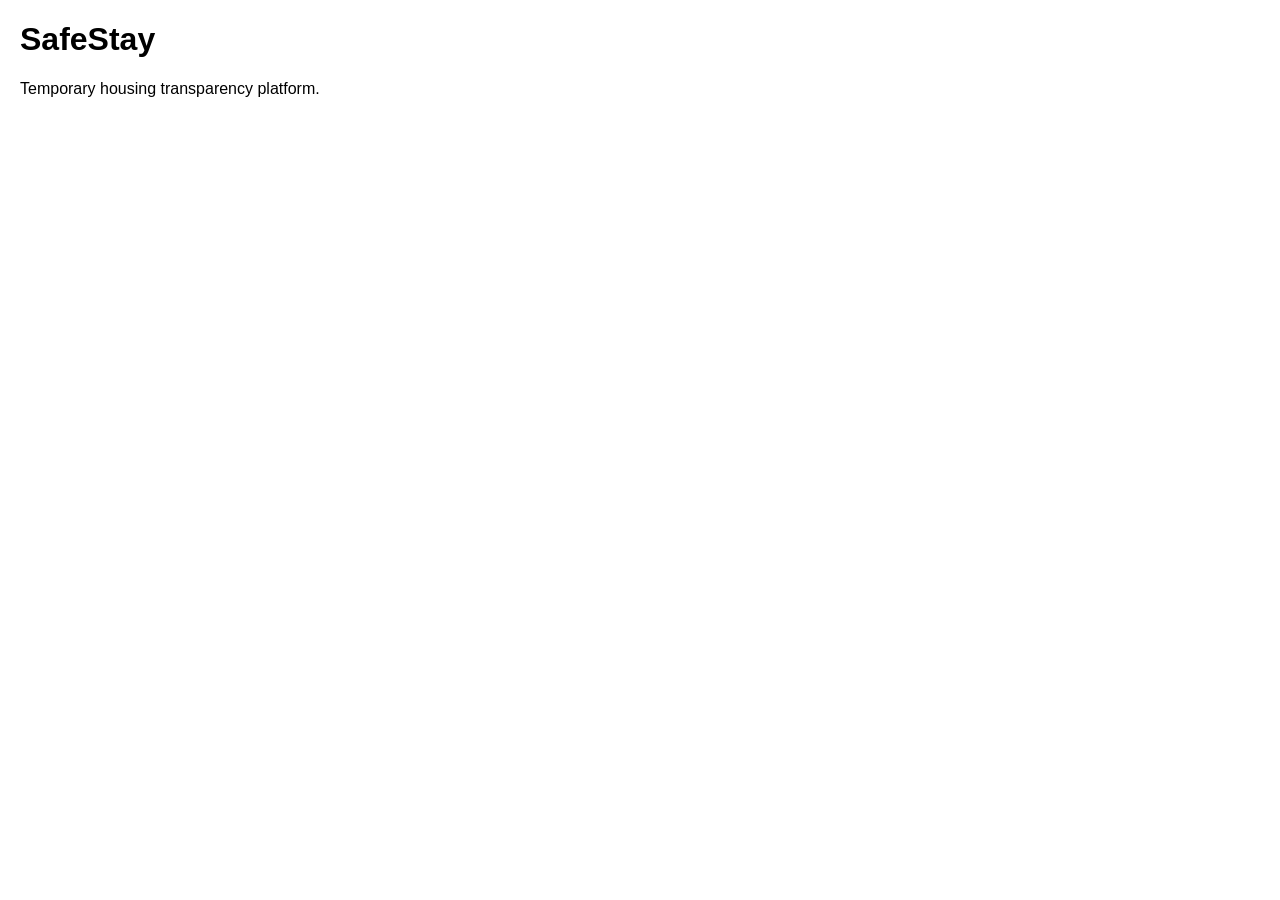
==== index.html @ c30c4be1 "Initialize SaftStay project" ====
<!DOCTYPE html>
<html lang="en">
<head>
  <meta charset="UTF-8">
  <meta name="viewport" content="width=device-width, initial-scale=1.0">
  <title>SafeStay</title>
  <link rel="stylesheet" href="style.css">
</head>
<body>

  <h1>SafeStay</h1>
  <p>Temporary housing transparency platform.</p>

  <script src="script.js"></script>
</body>
</html>
---- style.css ----
body {
    font-family: Arial, sans-serif;
    margin: 20px;
  }
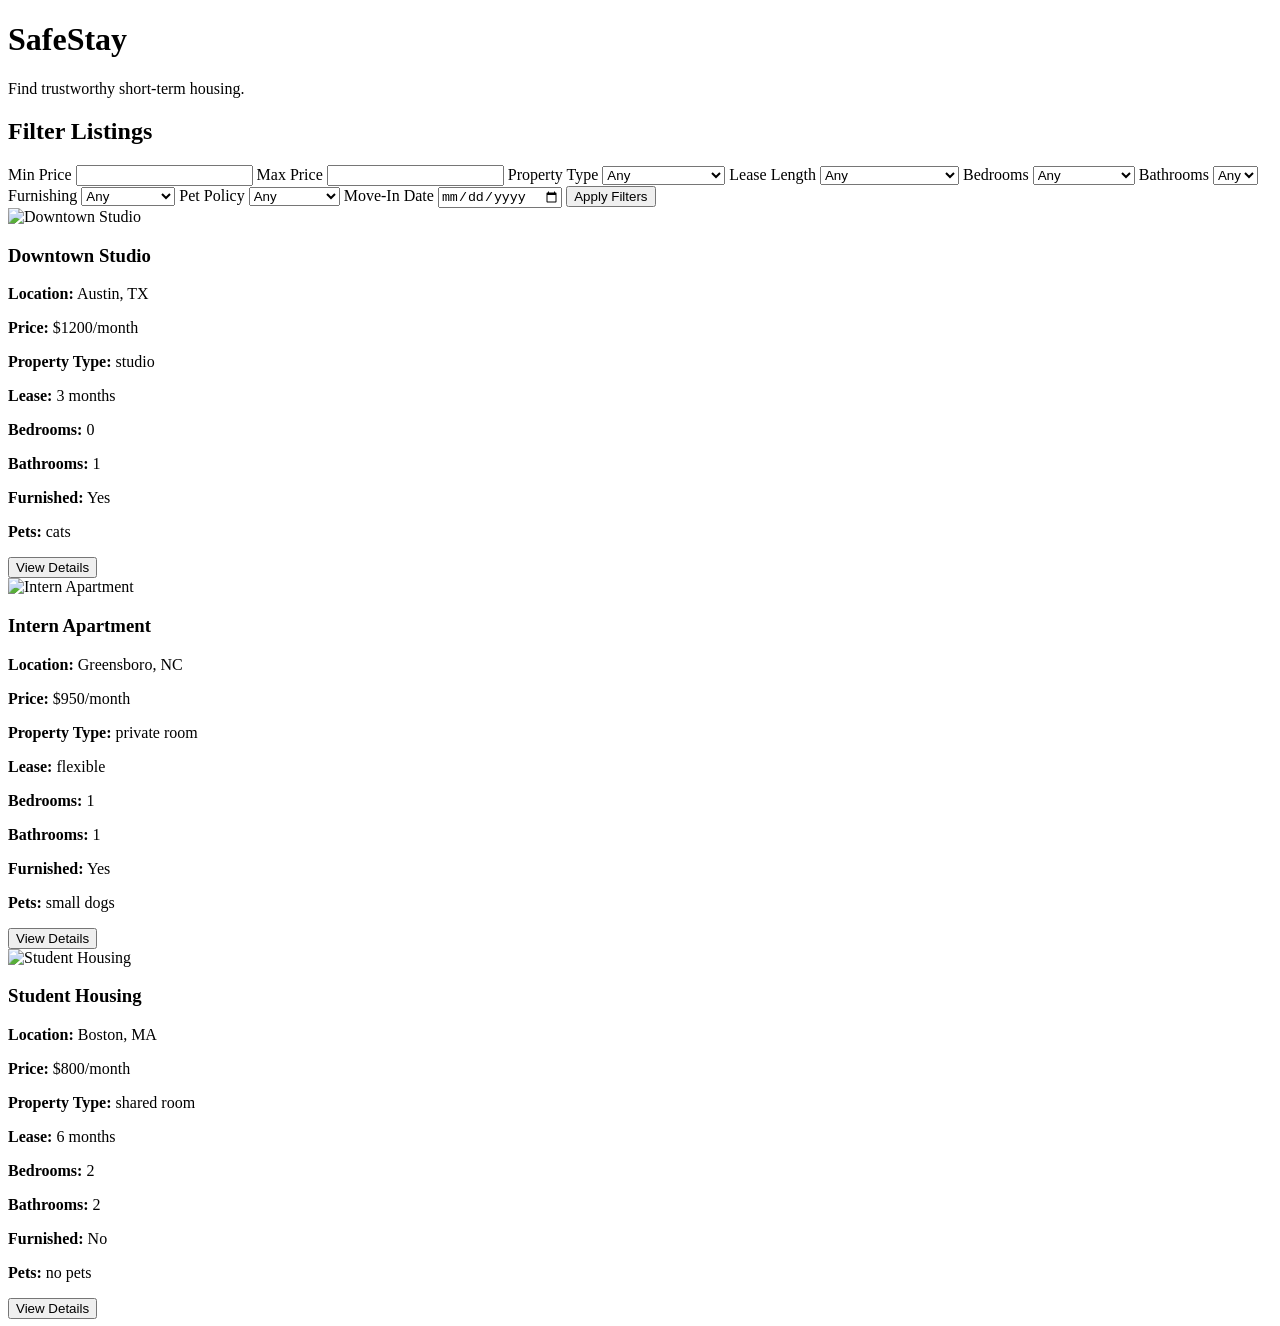
==== commit b6f2a8e4: "Updated" ====
--- a/index.html
+++ b/index.html
@@ -1,16 +1,100 @@
 <!DOCTYPE html>
 <html lang="en">
+
 <head>
-  <meta charset="UTF-8">
-  <meta name="viewport" content="width=device-width, initial-scale=1.0">
-  <title>SafeStay</title>
-  <link rel="stylesheet" href="style.css">
+    <meta charset="UTF-8">
+    <meta name="viewport" content="width=device-width, initial-scale=1.0">
+    <title>SafeStay</title>
+    <link rel="stylesheet" href="styles.css">
 </head>
+
 <body>
 
-  <h1>SafeStay</h1>
-  <p>Temporary housing transparency platform.</p>
+    <header>
+        <h1>SafeStay</h1>
+        <p>Find trustworthy short-term housing.</p>
+    </header>
 
-  <script src="script.js"></script>
+    <section class="filters">
+
+        <h2>Filter Listings</h2>
+
+        <div class="filter-group">
+
+            <label>Min Price</label>
+            <input type="number" id="minPrice">
+
+            <label>Max Price</label>
+            <input type="number" id="maxPrice">
+
+            <label>Property Type</label>
+            <select id="propertyType">
+                <option value="">Any</option>
+                <option value="entire apartment">Entire Apartment</option>
+                <option value="private room">Private Room</option>
+                <option value="shared room">Shared Room</option>
+                <option value="studio">Studio</option>
+                <option value="sublet">Sublet</option>
+            </select>
+
+            <label>Lease Length</label>
+            <select id="leaseLength">
+                <option value="">Any</option>
+                <option value="<3 months">Less than 3 Months</option>
+                <option value="3 months">3 Months</option>
+                <option value="6 months">6 Months</option>
+                <option value="1 year">1 Year</option>
+                <option value="flexible">Flexible</option>
+            </select>
+
+            <label>Bedrooms</label>
+            <select id="bedrooms">
+                <option value="">Any</option>
+                <option value="0">Studio</option>
+                <option value="1">1 Bedroom</option>
+                <option value="2">2 Bedrooms</option>
+                <option value="3">3+ Bedrooms</option>
+            </select>
+
+            <label>Bathrooms</label>
+            <select id="bathrooms">
+                <option value="">Any</option>
+                <option value="1">1</option>
+                <option value="2">2</option>
+                <option value="3">3+</option>
+            </select>
+
+            <label>Furnishing</label>
+            <select id="furnished">
+                <option value="">Any</option>
+                <option value="true">Furnished</option>
+                <option value="false">Unfurnished</option>
+            </select>
+
+            <label>Pet Policy</label>
+            <select id="pets">
+                <option value="">Any</option>
+                <option value="no pets">No Pets</option>
+                <option value="cats">Cats</option>
+                <option value="small dogs">Small Dogs</option>
+                <option value="large dogs">Large Dogs</option>
+                <option value="all pets">All Pets</option>
+            </select>
+
+            <label>Move-In Date</label>
+            <input type="date" id="moveInDate">
+
+            <button id="filterBtn">
+                Apply Filters
+            </button>
+
+        </div>
+
+    </section>
+
+    <section id="listings"></section>
+
+    <script src="script.js"></script>
+
 </body>
 </html>
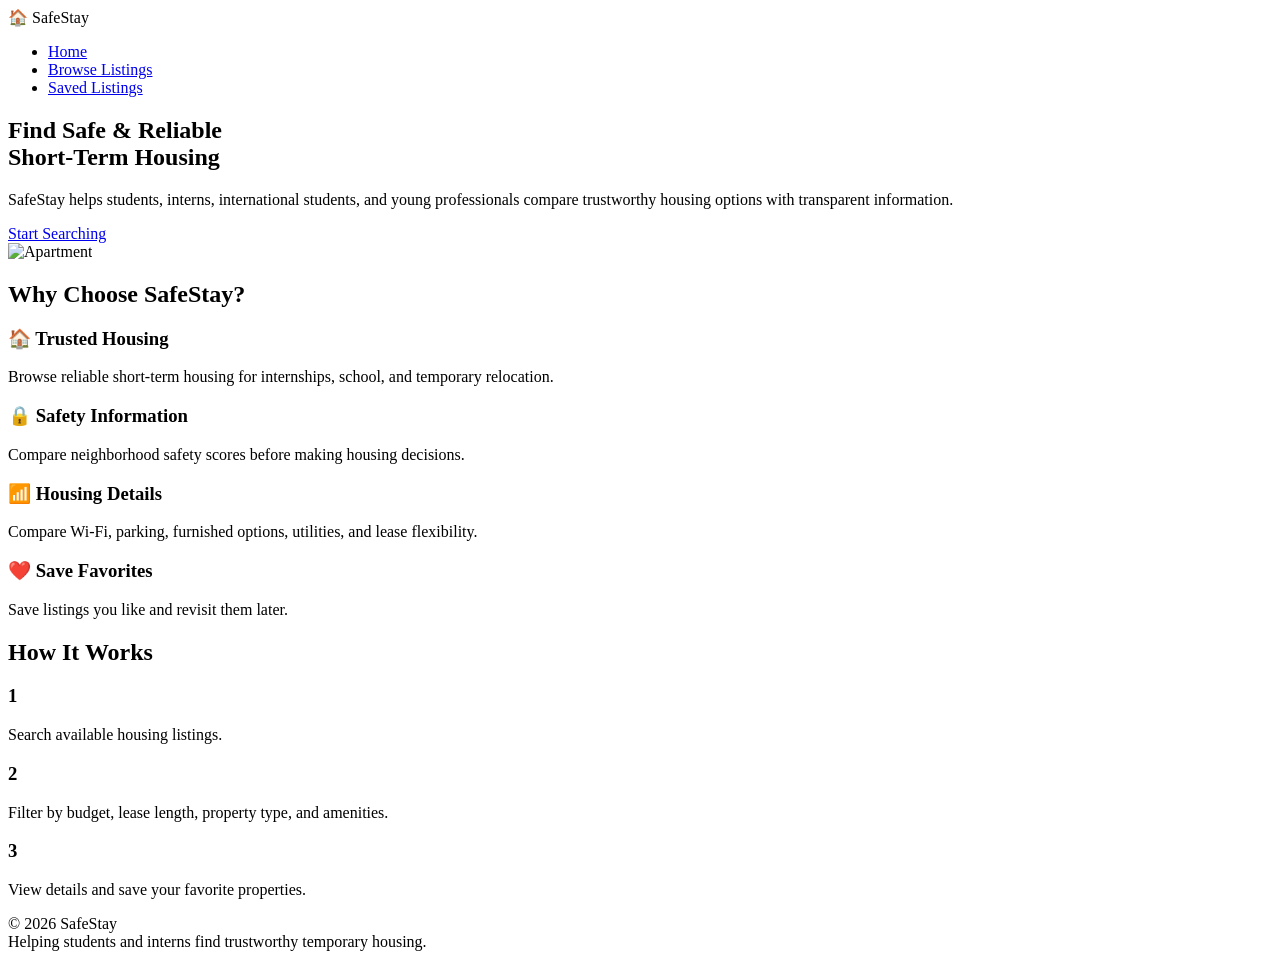
==== commit e26c5b89: "Prototype" ====
--- a/index.html
+++ b/index.html
@@ -1,100 +1,180 @@
 <!DOCTYPE html>
 <html lang="en">
-
 <head>
     <meta charset="UTF-8">
     <meta name="viewport" content="width=device-width, initial-scale=1.0">
     <title>SafeStay</title>
+
     <link rel="stylesheet" href="styles.css">
 </head>
 
 <body>
 
-    <header>
-        <h1>SafeStay</h1>
-        <p>Find trustworthy short-term housing.</p>
-    </header>
+    <!-- Navigation -->
 
-    <section class="filters">
+    <nav class="navbar">
 
-        <h2>Filter Listings</h2>
+        <div class="logo">
+            🏠 SafeStay
+        </div>
 
-        <div class="filter-group">
+        <ul class="nav-links">
+            <li><a href="index.html">Home</a></li>
+            <li><a href="listings.html">Browse Listings</a></li>
+            <li><a href="favorites.html">Saved Listings</a></li>
+        </ul>
 
-            <label>Min Price</label>
-            <input type="number" id="minPrice">
+    </nav>
 
-            <label>Max Price</label>
-            <input type="number" id="maxPrice">
+    <!-- Hero -->
 
-            <label>Property Type</label>
-            <select id="propertyType">
-                <option value="">Any</option>
-                <option value="entire apartment">Entire Apartment</option>
-                <option value="private room">Private Room</option>
-                <option value="shared room">Shared Room</option>
-                <option value="studio">Studio</option>
-                <option value="sublet">Sublet</option>
-            </select>
+    <section class="hero">
 
-            <label>Lease Length</label>
-            <select id="leaseLength">
-                <option value="">Any</option>
-                <option value="<3 months">Less than 3 Months</option>
-                <option value="3 months">3 Months</option>
-                <option value="6 months">6 Months</option>
-                <option value="1 year">1 Year</option>
-                <option value="flexible">Flexible</option>
-            </select>
+        <div class="hero-text">
 
-            <label>Bedrooms</label>
-            <select id="bedrooms">
-                <option value="">Any</option>
-                <option value="0">Studio</option>
-                <option value="1">1 Bedroom</option>
-                <option value="2">2 Bedrooms</option>
-                <option value="3">3+ Bedrooms</option>
-            </select>
+            <h1>
+                Find Safe & Reliable
+                <br>
+                Short-Term Housing
+            </h1>
 
-            <label>Bathrooms</label>
-            <select id="bathrooms">
-                <option value="">Any</option>
-                <option value="1">1</option>
-                <option value="2">2</option>
-                <option value="3">3+</option>
-            </select>
+            <p>
+                SafeStay helps students, interns, international students,
+                and young professionals compare trustworthy housing
+                options with transparent information.
+            </p>
 
-            <label>Furnishing</label>
-            <select id="furnished">
-                <option value="">Any</option>
-                <option value="true">Furnished</option>
-                <option value="false">Unfurnished</option>
-            </select>
+            <a href="listings.html" class="hero-button">
+                Start Searching
+            </a>
 
-            <label>Pet Policy</label>
-            <select id="pets">
-                <option value="">Any</option>
-                <option value="no pets">No Pets</option>
-                <option value="cats">Cats</option>
-                <option value="small dogs">Small Dogs</option>
-                <option value="large dogs">Large Dogs</option>
-                <option value="all pets">All Pets</option>
-            </select>
+        </div>
 
-            <label>Move-In Date</label>
-            <input type="date" id="moveInDate">
+        <div class="hero-image">
 
-            <button id="filterBtn">
-                Apply Filters
-            </button>
+            <img src="https://images.unsplash.com/photo-1564013799919-ab600027ffc6?w=1000"
+                 alt="Apartment">
 
         </div>
 
     </section>
 
-    <section id="listings"></section>
+    <!-- Why Choose -->
 
-    <script src="script.js"></script>
+    <section class="features">
+
+        <h2>
+            Why Choose SafeStay?
+        </h2>
+
+        <div class="feature-grid">
+
+            <div class="feature-card">
+
+                <h3>🏠 Trusted Housing</h3>
+
+                <p>
+                    Browse reliable short-term housing for internships,
+                    school, and temporary relocation.
+                </p>
+
+            </div>
+
+            <div class="feature-card">
+
+                <h3>🔒 Safety Information</h3>
+
+                <p>
+                    Compare neighborhood safety scores before making
+                    housing decisions.
+                </p>
+
+            </div>
+
+            <div class="feature-card">
+
+                <h3>📶 Housing Details</h3>
+
+                <p>
+                    Compare Wi-Fi, parking, furnished options,
+                    utilities, and lease flexibility.
+                </p>
+
+            </div>
+
+            <div class="feature-card">
+
+                <h3>❤️ Save Favorites</h3>
+
+                <p>
+                    Save listings you like and revisit them later.
+                </p>
+
+            </div>
+
+        </div>
+
+    </section>
+
+    <!-- How It Works -->
+
+    <section class="steps">
+
+        <h2>How It Works</h2>
+
+        <div class="step-container">
+
+            <div class="step">
+
+                <h3>1</h3>
+
+                <p>
+                    Search available housing listings.
+                </p>
+
+            </div>
+
+            <div class="step">
+
+                <h3>2</h3>
+
+                <p>
+                    Filter by budget, lease length,
+                    property type, and amenities.
+                </p>
+
+            </div>
+
+            <div class="step">
+
+                <h3>3</h3>
+
+                <p>
+                    View details and save your favorite properties.
+                </p>
+
+            </div>
+
+        </div>
+
+    </section>
+
+    <!-- Footer -->
+
+    <footer>
+
+        <p>
+
+            © 2026 SafeStay
+
+            <br>
+
+            Helping students and interns find
+            trustworthy temporary housing.
+
+        </p>
+
+    </footer>
 
 </body>
 </html>
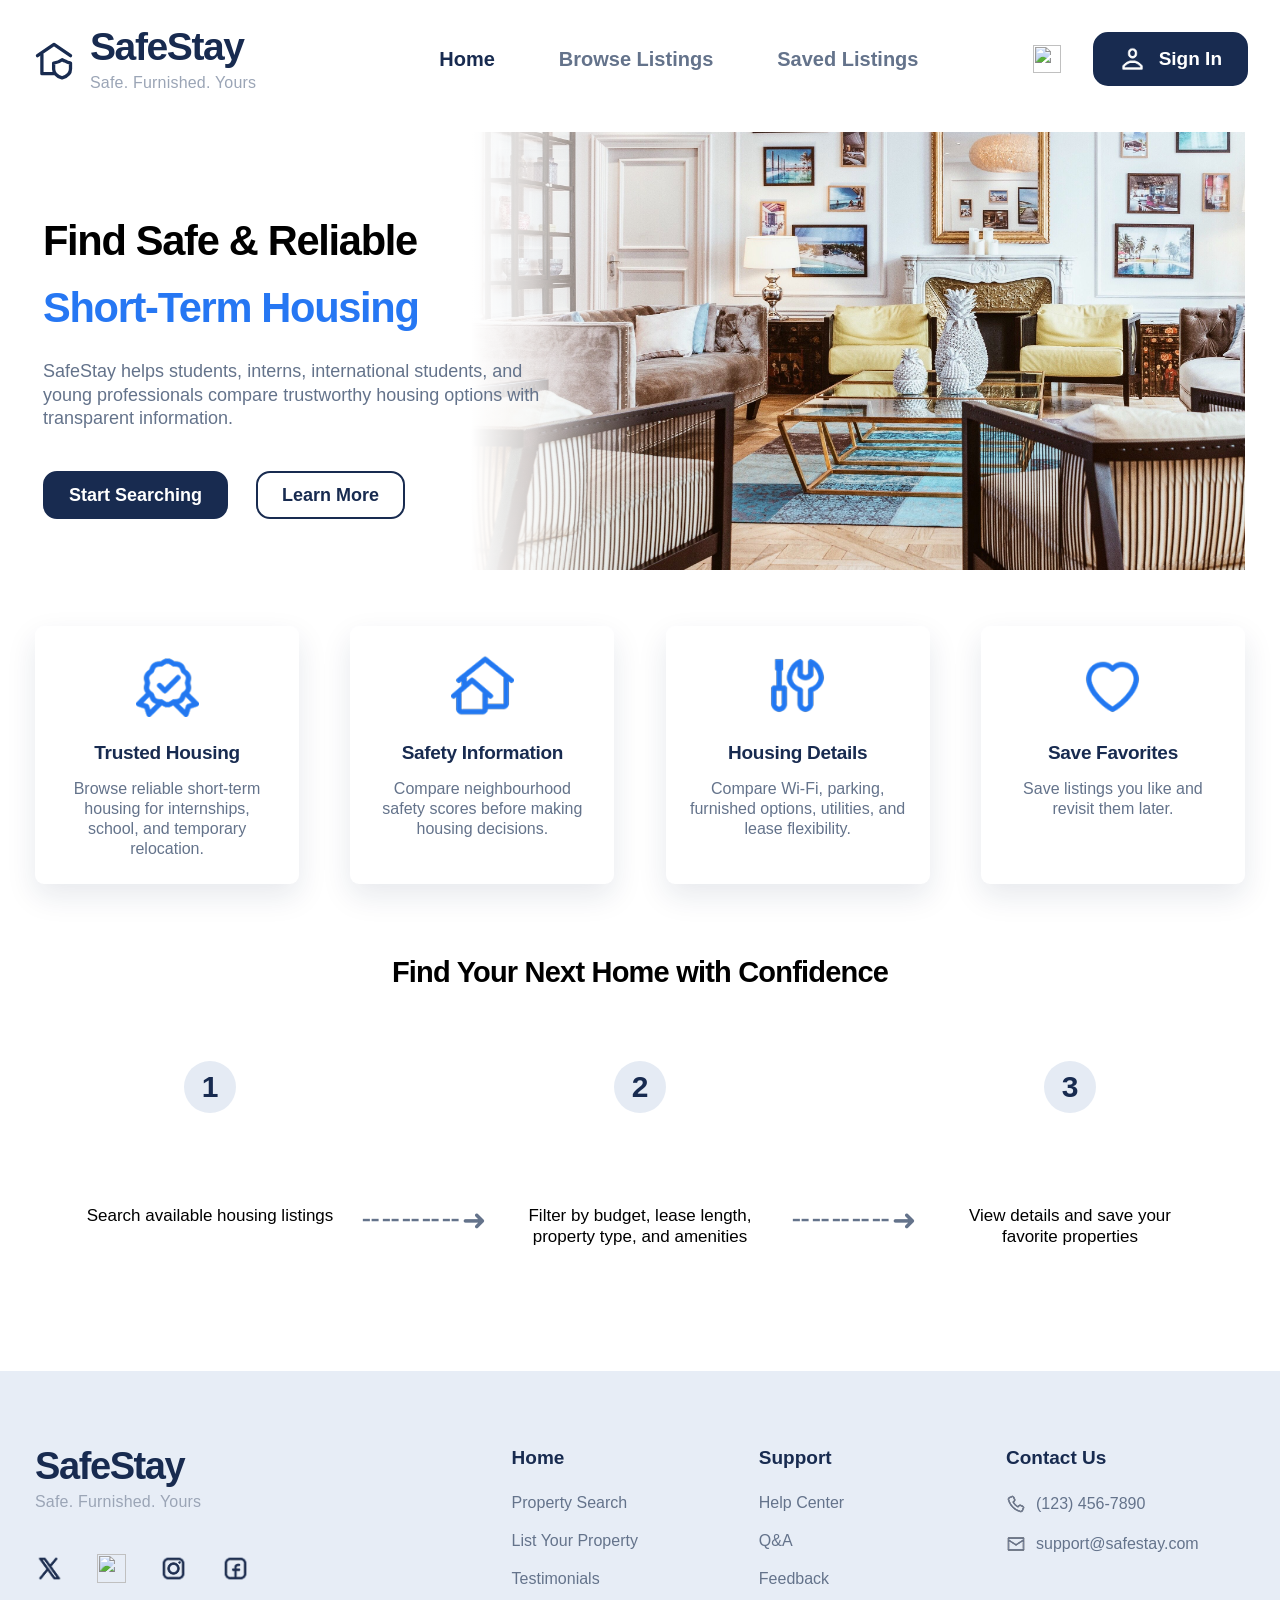
==== commit e1795f3b: "updated" ====
--- a/index.html
+++ b/index.html
@@ -1,180 +1,539 @@
 <!DOCTYPE html>
 <html lang="en">
+
 <head>
-    <meta charset="UTF-8">
-    <meta name="viewport" content="width=device-width, initial-scale=1.0">
-    <title>SafeStay</title>
-
-    <link rel="stylesheet" href="styles.css">
+  <meta charset="UTF-8">
+
+  <meta
+    name="viewport"
+    content="width=device-width, initial-scale=1.0"
+  >
+
+  <meta
+    name="description"
+    content="SafeStay helps students and young professionals find safe and transparent short-term housing."
+  >
+
+  <title>SafeStay | Safe Short-Term Housing</title>
+
+  <link rel="stylesheet" href="styles.css">
 </head>
 
 <body>
 
-    <!-- Navigation -->
-
-    <nav class="navbar">
-
-        <div class="logo">
-            🏠 SafeStay
+  <!-- HEADER -->
+
+  <header class="site-header">
+
+    <!-- Logo -->
+    <a
+      class="brand"
+      href="index.html"
+      aria-label="SafeStay homepage"
+    >
+      <svg
+        class="logo-mark"
+        viewBox="0 0 24 24"
+        fill="none"
+        stroke="currentColor"
+        stroke-width="1.8"
+        stroke-linecap="round"
+        stroke-linejoin="round"
+        aria-hidden="true"
+      >
+        <path d="M3 10.2 12 4l9 6.2"></path>
+        <path d="M5.4 9.5V20h6.3"></path>
+
+        <path
+          d="M18.2 13.2c1.1.8 2.1.9 2.8 1v3.2
+          c0 2.2-1.6 4-4.6 4.9-3-.9-4.6-2.7-4.6-4.9v-3.2
+          c1.9-.2 3.4-.8 4.6-1.8.6.4 1.2.7 1.8.8Z"
+        ></path>
+      </svg>
+
+      <span>
+        <strong>SafeStay</strong>
+        <small>Safe. Furnished. Yours</small>
+      </span>
+    </a>
+
+    <!-- Desktop navigation -->
+    <nav
+      class="desktop-nav"
+      aria-label="Main navigation"
+    >
+      <a
+        class="active"
+        href="index.html"
+      >
+        Home
+      </a>
+
+      <a href="listings.html">
+        Browse Listings
+      </a>
+
+      <a href="favorites.html">
+        Saved Listings
+      </a>
+    </nav>
+
+    <!-- Header actions -->
+    <div class="header-actions">
+
+      <!-- Search button -->
+      <button
+        class="icon-button"
+        type="button"
+        aria-label="Search"
+        aria-controls="search-panel"
+        aria-expanded="false"
+      >
+        <img
+          class="nav-icon"
+          src="assets/search.png"
+          alt=""
+          aria-hidden="true"
+        >
+      </button>
+
+      <!-- Sign-in button -->
+      <a class="sign-in" href="#">
+        <img
+          class="button-icon"
+          src="assets/User.png"
+          alt=""
+          aria-hidden="true"
+        >
+
+        <span>Sign In</span>
+      </a>
+
+      <!-- Mobile menu button -->
+      <button
+        class="menu-button"
+        type="button"
+        aria-label="Open menu"
+        aria-expanded="false"
+        aria-controls="mobile-navigation"
+      >
+        <img
+          class="nav-icon"
+          src="assets/Menu.png"
+          alt=""
+          aria-hidden="true"
+        >
+      </button>
+
+    </div>
+  </header>
+
+  <!-- SEARCH PANEL -->
+
+  <div
+    class="search-panel"
+    id="search-panel"
+    hidden
+  >
+    <form
+      class="search-form"
+      role="search"
+    >
+      <label
+        class="sr-only"
+        for="site-search"
+      >
+        Search SafeStay
+      </label>
+
+      <input
+        id="site-search"
+        name="search"
+        type="search"
+        placeholder="Search by city, school, or workplace"
+      >
+
+      <button type="submit">
+        Search
+      </button>
+    </form>
+  </div>
+
+  <!-- MOBILE NAVIGATION -->
+
+  <nav
+    class="mobile-nav"
+    id="mobile-navigation"
+    aria-label="Mobile navigation"
+    hidden
+  >
+    <a href="index.html">
+      Home
+    </a>
+
+    <a href="listings.html">
+      Browse Listings
+    </a>
+
+    <a href="favorites.html">
+      Saved Listings
+    </a>
+  </nav>
+
+  <!-- MAIN CONTENT -->
+
+  <main>
+
+    <!-- HERO SECTION -->
+
+    <section class="hero">
+
+      <div
+        class="hero-image"
+        id="hero-image"
+        role="img"
+        aria-label="Modern furnished apartment interior"
+      ></div>
+
+      <a
+        class="hero-credit"
+        id="hero-credit"
+        href="#"
+        target="_blank"
+        rel="noopener noreferrer"
+        hidden
+      ></a>
+
+      <div class="hero-content">
+
+        <h1>
+          <span>Find Safe &amp; Reliable</span>
+          <em>Short-Term Housing</em>
+        </h1>
+
+        <p>
+          SafeStay helps students, interns, international students,
+          and young professionals compare trustworthy housing options
+          with transparent information.
+        </p>
+
+        <div class="hero-actions">
+
+          <a
+            class="button primary"
+            href="listings.html"
+          >
+            Start Searching
+          </a>
+
+          <a
+            class="button secondary"
+            href="#features"
+          >
+            Learn More
+          </a>
+
         </div>
-
-        <ul class="nav-links">
-            <li><a href="index.html">Home</a></li>
-            <li><a href="listings.html">Browse Listings</a></li>
-            <li><a href="favorites.html">Saved Listings</a></li>
-        </ul>
-
-    </nav>
-
-    <!-- Hero -->
-
-    <section class="hero">
-
-        <div class="hero-text">
-
-            <h1>
-                Find Safe & Reliable
-                <br>
-                Short-Term Housing
-            </h1>
-
-            <p>
-                SafeStay helps students, interns, international students,
-                and young professionals compare trustworthy housing
-                options with transparent information.
-            </p>
-
-            <a href="listings.html" class="hero-button">
-                Start Searching
-            </a>
+      </div>
+    </section>
+
+    <!-- FEATURE CARDS -->
+
+    <section
+      class="features"
+      id="features"
+      aria-label="SafeStay benefits"
+    >
+
+      <!-- Trusted Housing -->
+      <article class="feature-card">
+
+        <img
+          class="feature-icon"
+          src="assets/Guarantee.png"
+          alt=""
+          aria-hidden="true"
+        >
+
+        <h2>Trusted Housing</h2>
+
+        <p>
+          Browse reliable short-term housing for internships,
+          school, and temporary relocation.
+        </p>
+
+      </article>
+
+      <!-- Safety Information -->
+      <article class="feature-card">
+
+        <img
+          class="feature-icon"
+          src="assets/Real Estate.png"
+          alt=""
+          aria-hidden="true"
+        >
+
+        <h2>Safety Information</h2>
+
+        <p>
+          Compare neighbourhood safety scores before making
+          housing decisions.
+        </p>
+
+      </article>
+
+      <!-- Housing Details -->
+      <article class="feature-card">
+
+        <img
+          class="feature-icon"
+          src="assets/Tools.png"
+          alt=""
+          aria-hidden="true"
+        >
+
+        <h2>Housing Details</h2>
+
+        <p>
+          Compare Wi-Fi, parking, furnished options, utilities,
+          and lease flexibility.
+        </p>
+
+      </article>
+
+      <!-- Save Favorites -->
+      <article class="feature-card">
+
+        <img
+          class="feature-icon"
+          src="assets/Heart.png"
+          alt=""
+          aria-hidden="true"
+        >
+
+        <h2>Save Favorites</h2>
+
+        <p>
+          Save listings you like and revisit them later.
+        </p>
+
+      </article>
+
+    </section>
+
+    <!-- HOW IT WORKS -->
+
+    <section
+      class="steps"
+      id="steps"
+      aria-labelledby="steps-heading"
+    >
+
+      <h2 id="steps-heading">
+        Find Your Next Home with Confidence
+      </h2>
+
+      <div class="steps-grid">
+
+        <!-- Step one -->
+        <div class="step">
+
+          <span class="step-number">
+            1
+          </span>
+
+          <p class="step-text">
+            Search available housing listings
+          </p>
 
         </div>
 
-        <div class="hero-image">
-
-            <img src="https://images.unsplash.com/photo-1564013799919-ab600027ffc6?w=1000"
-                 alt="Apartment">
+        <span
+          class="step-arrow"
+          aria-hidden="true"
+        >
+          ╌╌╌╌╌➜
+        </span>
+
+        <!-- Step two -->
+        <div class="step">
+
+          <span class="step-number">
+            2
+          </span>
+
+          <p class="step-text">
+            Filter by budget, lease length, property type,
+            and amenities
+          </p>
 
         </div>
 
+        <span
+          class="step-arrow"
+          aria-hidden="true"
+        >
+          ╌╌╌╌╌➜
+        </span>
+
+        <!-- Step three -->
+        <div class="step">
+
+          <span class="step-number">
+            3
+          </span>
+
+          <p class="step-text">
+            View details and save your favorite properties
+          </p>
+
+        </div>
+
+      </div>
     </section>
 
-    <!-- Why Choose -->
-
-    <section class="features">
-
-        <h2>
-            Why Choose SafeStay?
-        </h2>
-
-        <div class="feature-grid">
-
-            <div class="feature-card">
-
-                <h3>🏠 Trusted Housing</h3>
-
-                <p>
-                    Browse reliable short-term housing for internships,
-                    school, and temporary relocation.
-                </p>
-
-            </div>
-
-            <div class="feature-card">
-
-                <h3>🔒 Safety Information</h3>
-
-                <p>
-                    Compare neighborhood safety scores before making
-                    housing decisions.
-                </p>
-
-            </div>
-
-            <div class="feature-card">
-
-                <h3>📶 Housing Details</h3>
-
-                <p>
-                    Compare Wi-Fi, parking, furnished options,
-                    utilities, and lease flexibility.
-                </p>
-
-            </div>
-
-            <div class="feature-card">
-
-                <h3>❤️ Save Favorites</h3>
-
-                <p>
-                    Save listings you like and revisit them later.
-                </p>
-
-            </div>
-
-        </div>
-
-    </section>
-
-    <!-- How It Works -->
-
-    <section class="steps">
-
-        <h2>How It Works</h2>
-
-        <div class="step-container">
-
-            <div class="step">
-
-                <h3>1</h3>
-
-                <p>
-                    Search available housing listings.
-                </p>
-
-            </div>
-
-            <div class="step">
-
-                <h3>2</h3>
-
-                <p>
-                    Filter by budget, lease length,
-                    property type, and amenities.
-                </p>
-
-            </div>
-
-            <div class="step">
-
-                <h3>3</h3>
-
-                <p>
-                    View details and save your favorite properties.
-                </p>
-
-            </div>
-
-        </div>
-
-    </section>
-
-    <!-- Footer -->
-
-    <footer>
-
-        <p>
-
-            © 2026 SafeStay
-
-            <br>
-
-            Helping students and interns find
-            trustworthy temporary housing.
-
-        </p>
-
-    </footer>
+  </main>
+
+  <!-- FOOTER -->
+
+  <footer class="site-footer">
+
+    <!-- Footer branding -->
+    <div class="footer-brand">
+
+      <strong>SafeStay</strong>
+      <span>Safe. Furnished. Yours</span>
+
+      <!-- Social media icons -->
+      <div class="socials">
+
+        <a
+          class="social-icon"
+          href="#"
+          aria-label="X"
+        >
+          <img
+            src="assets/X.png"
+            alt=""
+            aria-hidden="true"
+          >
+        </a>
+
+        <a
+          class="social-icon"
+          href="#"
+          aria-label="LinkedIn"
+        >
+          <img
+            src="assets/Linkedin.png"
+            alt=""
+            aria-hidden="true"
+          >
+        </a>
+
+        <a
+          class="social-icon"
+          href="#"
+          aria-label="Instagram"
+        >
+          <img
+            src="assets/Instagram.png"
+            alt=""
+            aria-hidden="true"
+          >
+        </a>
+
+        <a
+          class="social-icon"
+          href="#"
+          aria-label="Facebook"
+        >
+          <img
+            src="assets/Facebook.png"
+            alt=""
+            aria-hidden="true"
+          >
+        </a>
+
+      </div>
+    </div>
+
+    <!-- Home links -->
+    <div class="footer-column">
+
+      <h2>Home</h2>
+
+      <a href="listings.html">
+        Property Search
+      </a>
+
+      <a href="#">
+        List Your Property
+      </a>
+
+      <a href="#">
+        Testimonials
+      </a>
+
+    </div>
+
+    <!-- Support links -->
+    <div class="footer-column">
+
+      <h2>Support</h2>
+
+      <a href="#">
+        Help Center
+      </a>
+
+      <a href="#">
+        Q&amp;A
+      </a>
+
+      <a href="#">
+        Feedback
+      </a>
+
+    </div>
+
+    <!-- Contact information -->
+    <div class="footer-column contact">
+
+      <h2>Contact Us</h2>
+
+      <a href="tel:1234567890">
+        <img
+          class="contact-icon"
+          src="assets/Phone.png"
+          alt=""
+          aria-hidden="true"
+        >
+
+        <span>
+          (123) 456-7890
+        </span>
+      </a>
+
+      <a href="mailto:support@safestay.com">
+        <img
+          class="contact-icon"
+          src="assets/Letter.png"
+          alt=""
+          aria-hidden="true"
+        >
+
+        <span>
+          support@safestay.com
+        </span>
+      </a>
+
+    </div>
+
+  </footer>
+
+  <!-- Homepage JavaScript -->
+  <script src="script.js" defer></script>
 
 </body>
 </html>
--- a/styles.css
+++ b/styles.css
@@ -0,0 +1,1205 @@
+/* SAFESTAY HOMEPAGE */
+
+:root {
+  --navy: #182b50;
+  --slate: #64738b;
+  --blue: #2677f3;
+  --footer: #e7edf6;
+  --soft-circle: #e5ebf4;
+  --card-shadow: 0 12px 30px rgba(20, 42, 78, 0.1);
+}
+
+
+* {
+  box-sizing: border-box;
+}
+
+html {
+  scroll-behavior: smooth;
+}
+
+body {
+  margin: 0;
+  color: var(--navy);
+  background: #ffffff;
+  font-family:
+    "Nunito Sans",
+    "Avenir Next",
+    Avenir,
+    Montserrat,
+    Arial,
+    sans-serif;
+  -webkit-font-smoothing: antialiased;
+}
+
+a {
+  color: inherit;
+  text-decoration: none;
+}
+
+button,
+input {
+  color: inherit;
+  font: inherit;
+}
+
+button {
+  cursor: pointer;
+}
+
+img {
+  max-width: 100%;
+}
+
+/* Screen-reader-only text */
+
+.sr-only {
+  position: absolute;
+  width: 1px;
+  height: 1px;
+  padding: 0;
+  margin: -1px;
+  overflow: hidden;
+  clip: rect(0, 0, 0, 0);
+  white-space: nowrap;
+  border: 0;
+}
+
+/* HEADER */
+
+.site-header {
+  width: min(100% - 64px, 1230px);
+  height: 118px;
+  margin: 0 auto;
+
+  display: grid;
+  grid-template-columns: 300px minmax(0, 1fr) auto;
+  align-items: center;
+  gap: 36px;
+}
+
+/* Logo */
+
+.brand {
+  display: inline-flex;
+  align-items: center;
+  gap: 14px;
+  white-space: nowrap;
+}
+
+.brand span {
+  display: flex;
+  flex-direction: column;
+}
+
+.brand strong,
+.footer-brand strong {
+  font-size: 39px;
+  font-weight: 800;
+  letter-spacing: -1.4px;
+  line-height: 1;
+}
+
+.brand small,
+.footer-brand > span {
+  margin-top: 8px;
+  color: #9ba5b6;
+  font-size: 16px;
+  letter-spacing: 0.2px;
+}
+
+.logo-mark {
+  width: 44px;
+  height: 44px;
+  flex: 0 0 44px;
+}
+
+/* Desktop navigation */
+
+.desktop-nav {
+  min-width: 0;
+
+  display: flex;
+  align-items: center;
+  justify-content: center;
+  gap: clamp(35px, 5vw, 75px);
+
+  color: var(--slate);
+  font-size: 20px;
+  font-weight: 800;
+  white-space: nowrap;
+}
+
+.desktop-nav a {
+  transition: color 160ms ease;
+}
+
+.desktop-nav a:hover,
+.desktop-nav a:focus-visible,
+.desktop-nav .active {
+  color: var(--navy);
+}
+
+/* Header buttons */
+
+.header-actions {
+  display: flex;
+  align-items: center;
+  justify-content: flex-end;
+  flex-wrap: nowrap;
+  gap: 25px;
+  white-space: nowrap;
+}
+
+.icon-button,
+.menu-button {
+  width: 42px;
+  height: 42px;
+  padding: 7px;
+
+  display: grid;
+  place-items: center;
+  flex: 0 0 42px;
+
+  background: transparent;
+  border: 0;
+  border-radius: 8px;
+}
+
+.icon-button:hover,
+.icon-button:focus-visible,
+.menu-button:hover,
+.menu-button:focus-visible {
+  background: #f2f5fa;
+}
+
+.nav-icon {
+  width: 28px;
+  height: 28px;
+  display: block;
+  object-fit: contain;
+}
+
+.sign-in {
+  min-width: 142px;
+  min-height: 54px;
+  padding: 0 24px;
+
+  display: inline-flex;
+  align-items: center;
+  justify-content: center;
+  flex: 0 0 auto;
+  gap: 13px;
+
+  color: #ffffff;
+  background: var(--navy);
+  border: 2px solid var(--navy);
+  border-radius: 15px;
+
+  font-size: 19px;
+  font-weight: 800;
+  white-space: nowrap;
+}
+
+.button-icon {
+  width: 27px;
+  height: 27px;
+  display: block;
+  flex: 0 0 27px;
+  object-fit: contain;
+}
+
+
+.sign-in .button-icon {
+  filter: brightness(0) invert(1);
+}
+
+.menu-button {
+  display: none;
+}
+
+/* SEARCH PANEL */
+
+.search-panel {
+  position: absolute;
+  z-index: 20;
+  top: 95px;
+  right: max(32px, calc((100% - 1210px) / 2));
+
+  width: min(440px, calc(100% - 40px));
+  padding: 14px;
+
+  background: #ffffff;
+  border-radius: 14px;
+  box-shadow: 0 15px 40px rgba(20, 42, 78, 0.18);
+}
+
+.search-panel[hidden],
+.mobile-nav[hidden] {
+  display: none;
+}
+
+.search-form {
+  display: flex;
+  gap: 10px;
+}
+
+.search-form input {
+  min-width: 0;
+  flex: 1;
+  padding: 12px 14px;
+
+  color: var(--navy);
+  background: #f7f9fc;
+  border: 1px solid #cfd8e7;
+  border-radius: 9px;
+}
+
+.search-form input:focus {
+  outline: 3px solid rgba(38, 119, 243, 0.2);
+  border-color: var(--blue);
+}
+
+.search-form button {
+  padding: 0 18px;
+  color: #ffffff;
+  background: var(--navy);
+  border: 0;
+  border-radius: 9px;
+  font-weight: 800;
+}
+
+/* Mobile navigation is hidden on desktop */
+
+.mobile-nav {
+  display: none;
+}
+
+/* HERO SECTION */
+
+.hero {
+  position: relative;
+  width: min(100% - 64px, 1210px);
+  height: 438px;
+  margin: 14px auto 0;
+  overflow: hidden;
+}
+
+.hero-image {
+ 
+
+  --hero-photo: url("./assets/hero-home.jpg");
+
+  position: absolute;
+  inset: 0 0 0 36%;
+
+  background-image:
+    linear-gradient(
+      90deg,
+      #ffffff 0%,
+      rgba(255, 255, 255, 0.78) 8%,
+      rgba(255, 255, 255, 0) 23%
+    ),
+    var(--hero-photo);
+
+  background-position:
+    center,
+    center 56%;
+
+  background-size:
+    cover,
+    cover;
+
+  background-repeat: no-repeat;
+}
+
+/* Hero image credit */
+
+.hero-credit {
+  position: absolute;
+  right: 10px;
+  bottom: 10px;
+  z-index: 3;
+
+  max-width: 300px;
+  padding: 5px 8px;
+
+  overflow: hidden;
+  color: #ffffff;
+  background: rgba(0, 0, 0, 0.62);
+  border-radius: 5px;
+
+  font-size: 10px;
+  line-height: 1.35;
+  text-overflow: ellipsis;
+  white-space: nowrap;
+}
+
+.hero-credit:hover,
+.hero-credit:focus-visible {
+  text-decoration: underline;
+}
+
+.hero-credit[hidden] {
+  display: none;
+}
+
+/* Hero content */
+
+.hero-content {
+  position: relative;
+  z-index: 2;
+  width: 49%;
+  padding: 84px 0 0 8px;
+}
+
+.hero h1 {
+  margin: 0;
+  color: #000000;
+
+  font-size: clamp(37px, 3.25vw, 48px);
+  font-weight: 900;
+  letter-spacing: -1.3px;
+  line-height: 1.18;
+}
+
+.hero h1 span,
+.hero h1 em {
+  display: block;
+}
+
+.hero h1 em {
+  margin-top: 18px;
+  color: var(--blue);
+  font-style: normal;
+}
+
+.hero-content > p {
+  max-width: 530px;
+  margin: 28px 0 0;
+
+  color: var(--slate);
+  font-size: 18px;
+  line-height: 1.3;
+}
+
+.hero-actions {
+  display: flex;
+  gap: 28px;
+  margin-top: 41px;
+}
+
+/* BUTTONS */
+
+.button {
+  min-height: 48px;
+  padding: 0 24px;
+
+  display: inline-flex;
+  align-items: center;
+  justify-content: center;
+
+  border: 2px solid var(--navy);
+  border-radius: 14px;
+
+  font-size: 18px;
+  font-weight: 800;
+
+  transition:
+    transform 160ms ease,
+    box-shadow 160ms ease;
+}
+
+.button:hover,
+.button:focus-visible {
+  transform: translateY(-2px);
+  box-shadow: 0 8px 18px rgba(24, 43, 80, 0.16);
+}
+
+.button.primary {
+  color: #ffffff;
+  background: var(--navy);
+}
+
+.button.secondary {
+  color: var(--navy);
+  background: #ffffff;
+}
+
+/* FEATURE CARDS */
+
+.features {
+  width: min(100% - 64px, 1210px);
+  margin: 56px auto 0;
+
+  display: grid;
+  grid-template-columns: repeat(4, minmax(0, 1fr));
+  gap: clamp(22px, 4vw, 70px);
+}
+
+.feature-card {
+  min-width: 0;
+  min-height: 252px;
+  padding: 28px 24px 25px;
+
+  display: flex;
+  align-items: center;
+  flex-direction: column;
+
+  text-align: center;
+  background: #ffffff;
+  border-radius: 9px;
+  box-shadow: var(--card-shadow);
+}
+
+/* PNG icons */
+
+.feature-icon {
+  width: 63px;
+  height: 63px;
+  display: block;
+  flex: 0 0 63px;
+  object-fit: contain;
+}
+
+.feature-card h2 {
+  margin: 25px 0 0;
+
+  font-size: 19px;
+  font-weight: 900;
+  letter-spacing: -0.3px;
+}
+
+.feature-card p {
+  margin: 15px 0 0;
+  color: var(--slate);
+  font-size: 16px;
+  line-height: 1.25;
+}
+
+/* HOW IT WORKS */
+
+.steps {
+  width: min(100% - 64px, 1150px);
+  min-height: 415px;
+  margin: 72px auto 0;
+  text-align: center;
+}
+
+.steps > h2 {
+  margin: 0;
+  color: #000000;
+
+  font-size: 29px;
+  font-weight: 900;
+  letter-spacing: -0.8px;
+}
+
+.steps-grid {
+  margin-top: 72px;
+
+  display: grid;
+  grid-template-columns:
+    minmax(0, 1fr)
+    140px
+    minmax(0, 1fr)
+    140px
+    minmax(0, 1fr);
+
+  align-items: start;
+}
+
+.step {
+  min-width: 0;
+
+  display: flex;
+  align-items: center;
+  flex-direction: column;
+}
+
+.step-number {
+  width: 52px;
+  height: 52px;
+
+  display: grid;
+  place-items: center;
+  flex: 0 0 52px;
+
+  background: var(--soft-circle);
+  border-radius: 50%;
+
+  font-size: 30px;
+  font-weight: 900;
+}
+
+.step-text,
+.step p {
+  width: 100%;
+  max-width: 250px;
+  min-height: 66px;
+  margin: 92px auto 0;
+
+  display: flex;
+  align-items: flex-start;
+  justify-content: center;
+
+  color: #000000;
+  font-size: 17px;
+  line-height: 1.25;
+  text-align: center;
+}
+
+.step-arrow {
+  margin-top: 142px;
+
+  color: var(--slate);
+  font-size: 29px;
+  letter-spacing: 3px;
+
+  overflow: hidden;
+  white-space: nowrap;
+}
+
+/* FOOTER */
+
+.site-footer {
+  min-height: 310px;
+  padding:
+    76px
+    max(32px, calc((100% - 1210px) / 2));
+
+  display: grid;
+  grid-template-columns: 2.2fr 1fr 1fr 1.25fr;
+  gap: 56px;
+
+  background: var(--footer);
+}
+
+.footer-brand {
+  display: flex;
+  flex-direction: column;
+}
+
+.footer-brand strong {
+  font-size: 38px;
+}
+
+/* Social icons */
+
+.socials {
+  margin-top: 43px;
+  display: flex;
+  align-items: center;
+  gap: 33px;
+}
+
+.social-icon {
+  width: 29px;
+  height: 29px;
+
+  display: grid;
+  place-items: center;
+  flex: 0 0 29px;
+}
+
+.social-icon img {
+  width: 100%;
+  height: 100%;
+  display: block;
+  object-fit: contain;
+}
+
+/* Footer columns */
+
+.footer-column {
+  display: flex;
+  flex-direction: column;
+  align-items: flex-start;
+  gap: 20px;
+}
+
+.footer-column h2 {
+  margin: 0 0 5px;
+  font-size: 19px;
+  font-weight: 900;
+}
+
+.footer-column a {
+  color: var(--slate);
+  font-size: 16px;
+}
+
+.footer-column a:hover,
+.footer-column a:focus-visible {
+  color: var(--navy);
+}
+
+/* Contact information */
+
+.contact {
+  white-space: nowrap;
+}
+
+.contact a {
+  display: flex;
+  align-items: center;
+  gap: 10px;
+}
+
+.contact-icon {
+  width: 20px;
+  height: 20px;
+
+  display: block;
+  flex: 0 0 20px;
+  object-fit: contain;
+}
+
+/* TABLET */
+
+@media (max-width: 1050px) {
+
+  /* Header */
+
+  .site-header {
+    width: calc(100% - 48px);
+    grid-template-columns: 240px minmax(0, 1fr) auto;
+    gap: 18px;
+  }
+
+  .brand strong {
+    font-size: 31px;
+  }
+
+  .brand small {
+    font-size: 14px;
+  }
+
+  .logo-mark {
+    width: 38px;
+    height: 38px;
+    flex-basis: 38px;
+  }
+
+  .desktop-nav {
+    gap: 25px;
+    font-size: 16px;
+  }
+
+  .header-actions {
+    gap: 12px;
+  }
+
+  .icon-button {
+    width: 38px;
+    height: 38px;
+    flex-basis: 38px;
+  }
+
+  .nav-icon {
+    width: 25px;
+    height: 25px;
+  }
+
+  .sign-in {
+    min-width: 112px;
+    min-height: 48px;
+    padding: 0 15px;
+    font-size: 16px;
+  }
+
+  .button-icon {
+    width: 23px;
+    height: 23px;
+    flex-basis: 23px;
+  }
+
+  /* Hero */
+
+  .hero {
+    width: calc(100% - 48px);
+    height: 345px;
+    margin-top: 22px;
+  }
+
+  .hero-content {
+    width: 57%;
+    padding-top: 55px;
+  }
+
+  .hero h1 {
+    font-size: 36px;
+  }
+
+  .hero-content > p {
+    margin-top: 27px;
+    font-size: 16px;
+  }
+
+  .hero-actions {
+    margin-top: 42px;
+  }
+
+  /* Features */
+
+  .features {
+    width: calc(100% - 72px);
+    margin-top: 43px;
+    gap: 16px;
+  }
+
+  .feature-card {
+    min-height: 225px;
+    padding: 23px 14px 20px;
+  }
+
+  .feature-icon {
+    width: 54px;
+    height: 54px;
+    flex-basis: 54px;
+  }
+
+  .feature-card h2 {
+    margin-top: 20px;
+    font-size: 17px;
+  }
+
+  .feature-card p {
+    font-size: 14px;
+  }
+
+  /* Steps */
+
+  .steps {
+    width: calc(100% - 72px);
+    min-height: 390px;
+    margin-top: 68px;
+  }
+
+  .steps > h2 {
+    font-size: 24px;
+  }
+
+  .steps-grid {
+    grid-template-columns:
+      minmax(0, 1fr)
+      75px
+      minmax(0, 1fr)
+      75px
+      minmax(0, 1fr);
+  }
+
+  .step-text,
+  .step p {
+    max-width: 210px;
+    font-size: 15px;
+  }
+
+  .step-arrow {
+    font-size: 22px;
+  }
+
+  /* Footer */
+
+  .site-footer {
+    min-height: 285px;
+    padding: 62px 25px;
+
+    grid-template-columns: 1.7fr 1fr 1fr 1.25fr;
+    gap: 38px;
+  }
+}
+
+/* MOBILE */
+
+@media (max-width: 760px) {
+
+  /* Header */
+
+  .site-header {
+    width: calc(100% - 36px);
+    height: 74px;
+
+    grid-template-columns: minmax(0, 1fr) auto;
+    gap: 10px;
+  }
+
+  .brand {
+    gap: 8px;
+    min-width: 0;
+  }
+
+  .logo-mark {
+    width: 27px;
+    height: 27px;
+    flex-basis: 27px;
+  }
+
+  .brand strong {
+    font-size: 19px;
+    letter-spacing: -0.4px;
+  }
+
+  .brand small {
+    margin-top: 4px;
+    font-size: 12px;
+  }
+
+  .desktop-nav {
+    display: none;
+  }
+
+  .header-actions {
+    gap: 8px;
+  }
+
+  .icon-button,
+  .menu-button {
+    width: 34px;
+    height: 34px;
+    padding: 5px;
+    flex-basis: 34px;
+  }
+
+  .nav-icon {
+    width: 23px;
+    height: 23px;
+  }
+
+  .sign-in {
+    min-width: auto;
+    min-height: 36px;
+    padding: 0 5px;
+
+    color: var(--navy);
+    background: transparent;
+    border: 0;
+
+    font-size: 14px;
+  }
+
+  .sign-in .button-icon {
+    display: none;
+  }
+
+  .menu-button {
+    display: grid;
+  }
+
+  /* Search */
+
+  .search-panel {
+    position: fixed;
+    top: 74px;
+    right: 18px;
+  }
+
+  /* Mobile menu */
+
+  .mobile-nav {
+    position: absolute;
+    z-index: 19;
+    top: 74px;
+    right: 18px;
+    left: 18px;
+
+    padding: 10px;
+    flex-direction: column;
+
+    background: #ffffff;
+    border-radius: 14px;
+    box-shadow: 0 15px 40px rgba(20, 42, 78, 0.18);
+  }
+
+  .mobile-nav:not([hidden]) {
+    display: flex;
+  }
+
+  .mobile-nav a {
+    padding: 13px 15px;
+    border-radius: 9px;
+
+    font-size: 15px;
+    font-weight: 800;
+  }
+
+  .mobile-nav a:hover,
+  .mobile-nav a:focus-visible {
+    background: var(--footer);
+  }
+
+  /* Hero */
+
+  .hero {
+    width: 100%;
+    height: 280px;
+    margin: 0;
+    overflow: visible;
+  }
+
+  .hero-image {
+    inset: 0 0 60px 35%;
+
+    background-image:
+      linear-gradient(
+        90deg,
+        #ffffff 0%,
+        rgba(255, 255, 255, 0.8) 22%,
+        rgba(255, 255, 255, 0) 57%
+      ),
+      var(--hero-photo);
+
+    background-position:
+      center,
+      center 55%;
+
+    background-size:
+      cover,
+      cover;
+
+    background-repeat: no-repeat;
+  }
+
+  .hero-credit {
+    right: 6px;
+    bottom: 66px;
+    max-width: 185px;
+    padding: 3px 5px;
+    font-size: 8px;
+  }
+
+  .hero-content {
+    width: 76%;
+    padding: 46px 0 0 25px;
+  }
+
+  .hero h1 {
+    font-size: clamp(24px, 6.7vw, 28px);
+    line-height: 1.2;
+    letter-spacing: -0.6px;
+    white-space: nowrap;
+  }
+
+  .hero h1 em {
+    margin-top: 8px;
+  }
+
+  .hero-content > p {
+    width: 82%;
+    margin-top: 16px;
+
+    font-size: 12.8px;
+    line-height: 1.22;
+  }
+
+  .hero-actions {
+    width: calc(100vw - 50px);
+    gap: 16px;
+    margin-top: 44px;
+  }
+
+  .button {
+    min-height: 48px;
+    padding: 0 13px;
+    flex: 1;
+
+    border-radius: 15px;
+    font-size: 14px;
+    white-space: nowrap;
+  }
+
+  /* Features */
+
+  .features {
+    width: calc(100% - 36px);
+    margin-top: 41px;
+
+    grid-template-columns: repeat(2, minmax(0, 1fr));
+    gap: 16px 10px;
+  }
+
+  .feature-card {
+    min-height: 337px;
+    padding: 30px 18px 24px;
+    justify-content: flex-start;
+  }
+
+  .feature-icon {
+    width: 59px;
+    height: 59px;
+    flex-basis: 59px;
+  }
+
+  .feature-card h2 {
+    margin-top: 43px;
+    font-size: 17px;
+    white-space: nowrap;
+  }
+
+  .feature-card p {
+    margin-top: 23px;
+    font-size: 15px;
+    line-height: 1.28;
+  }
+
+  /* Steps */
+
+  .steps {
+    width: calc(100% - 40px);
+    min-height: 915px;
+    margin-top: 51px;
+  }
+
+  .steps > h2 {
+    font-size: 20px;
+    letter-spacing: -0.4px;
+  }
+
+  .steps-grid {
+    margin-top: 45px;
+
+    display: flex;
+    align-items: center;
+    flex-direction: column;
+  }
+
+  .step {
+    width: 100%;
+  }
+
+  .step-number {
+    width: 52px;
+    height: 52px;
+    flex-basis: 52px;
+    font-size: 26px;
+  }
+
+  .step-text,
+  .step p {
+    max-width: 255px;
+    min-height: 60px;
+    margin-top: 44px;
+    font-size: 18px;
+  }
+
+  .step + .step {
+    margin-top: 120px;
+  }
+
+  .step-arrow {
+    display: none;
+  }
+
+  /* Footer */
+
+  .site-footer {
+    min-height: 640px;
+    padding: 46px 38px 55px;
+
+    grid-template-columns: 1fr 1fr;
+    grid-template-areas:
+      "brand brand"
+      "home support"
+      "contact contact";
+
+    gap: 62px 42px;
+  }
+
+  .footer-brand {
+    grid-area: brand;
+    align-items: center;
+  }
+
+  .footer-brand strong {
+    font-size: 31px;
+  }
+
+  .footer-brand > span {
+    margin-top: 8px;
+    font-size: 16px;
+  }
+
+  .socials {
+    margin-top: 34px;
+    gap: 40px;
+  }
+
+  .social-icon {
+    width: 28px;
+    height: 28px;
+    flex-basis: 28px;
+  }
+
+  .footer-column:nth-of-type(2) {
+    grid-area: home;
+  }
+
+  .footer-column:nth-of-type(3) {
+    grid-area: support;
+  }
+
+  .footer-column {
+    gap: 23px;
+  }
+
+  .footer-column h2 {
+    font-size: 19px;
+  }
+
+  .footer-column a {
+    font-size: 16px;
+  }
+
+  .contact {
+    grid-area: contact;
+  }
+}
+
+/* SMALL MOBILE */
+
+@media (max-width: 380px) {
+
+  .site-header {
+    width: calc(100% - 24px);
+  }
+
+  .header-actions {
+    gap: 4px;
+  }
+
+  .icon-button,
+  .menu-button {
+    width: 31px;
+    height: 31px;
+    flex-basis: 31px;
+  }
+
+  .hero-content {
+    padding-left: 18px;
+  }
+
+  .hero h1 {
+    font-size: 22px;
+  }
+
+  .hero-actions {
+    width: calc(100vw - 36px);
+  }
+
+  .features {
+    width: calc(100% - 24px);
+  }
+
+  .feature-card {
+    padding-inline: 12px;
+  }
+
+  .feature-card h2 {
+    font-size: 15px;
+  }
+
+  .site-footer {
+    padding-inline: 28px;
+    gap: 58px 28px;
+  }
+}
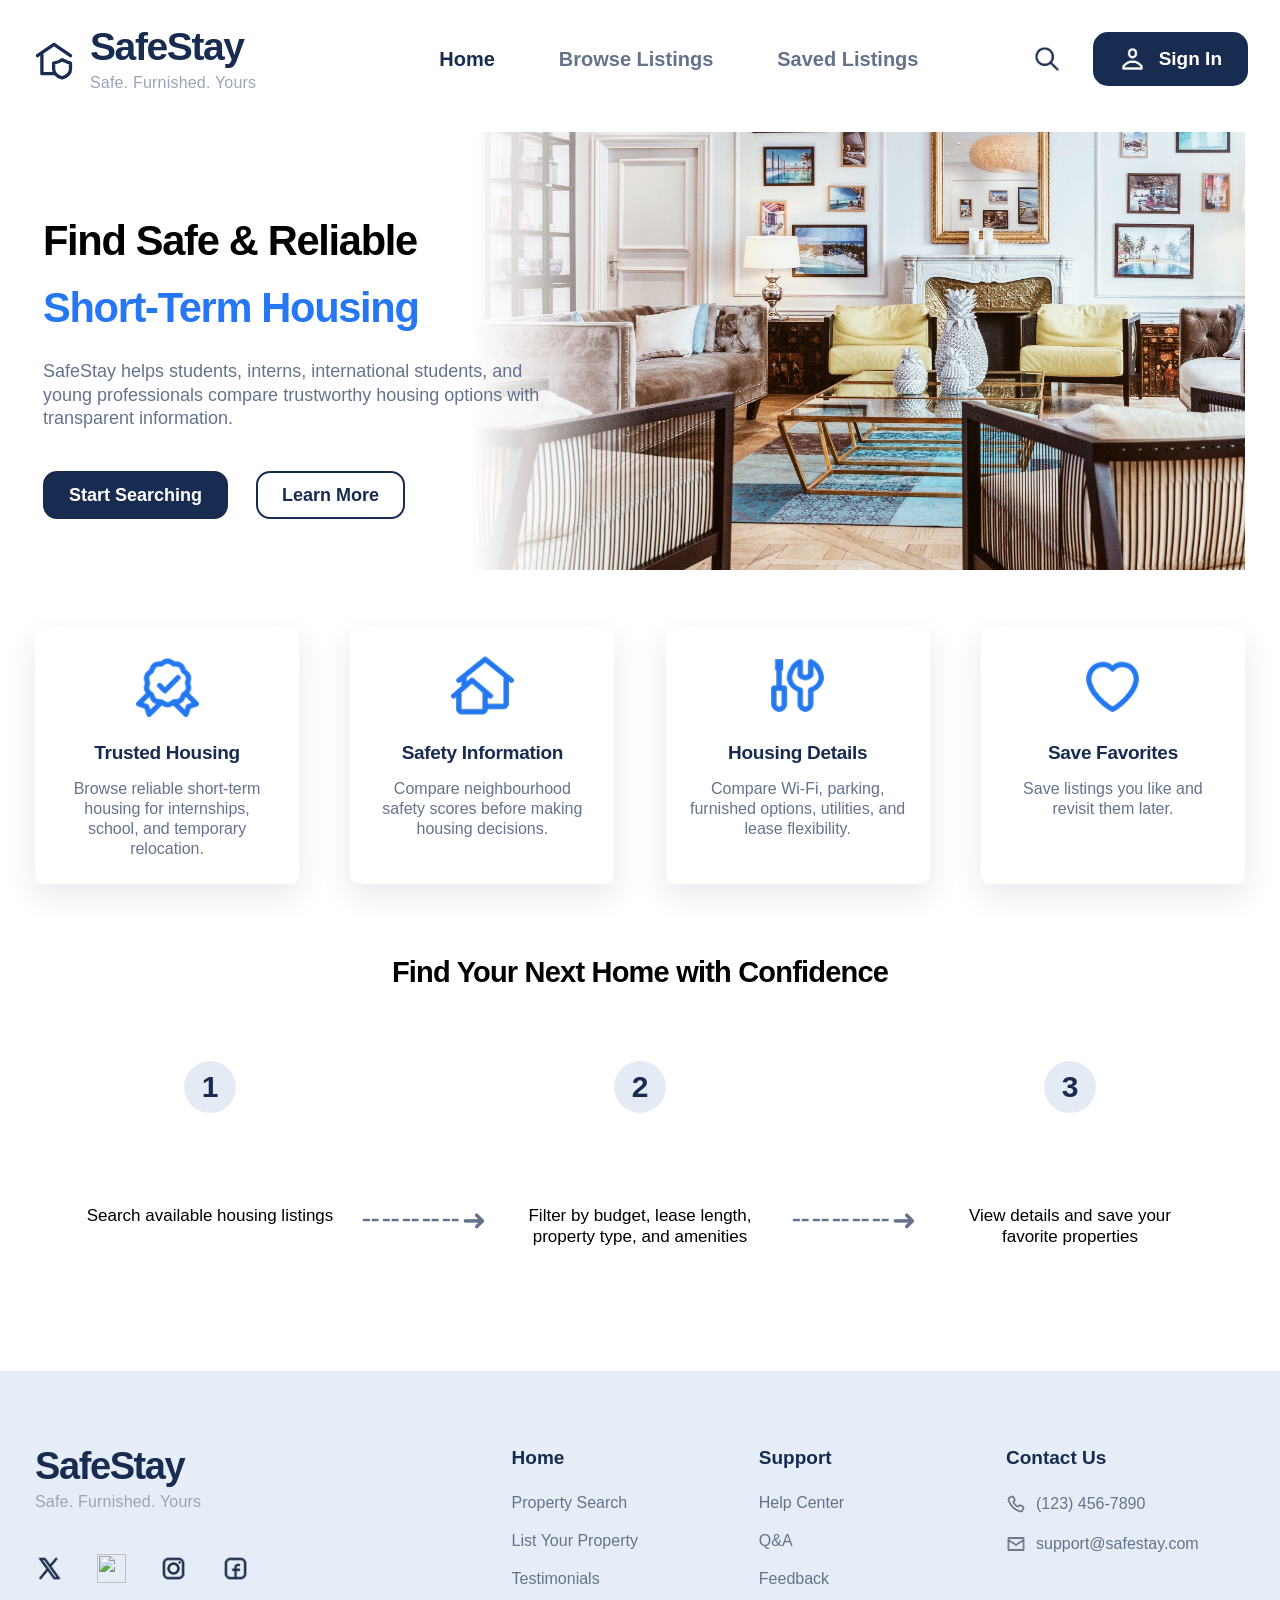
==== commit 55e616c0: "fixed" ====
--- a/index.html
+++ b/index.html
@@ -91,7 +91,7 @@
       >
         <img
           class="nav-icon"
-          src="assets/search.png"
+          src="assets/Search.png"
           alt=""
           aria-hidden="true"
         >
